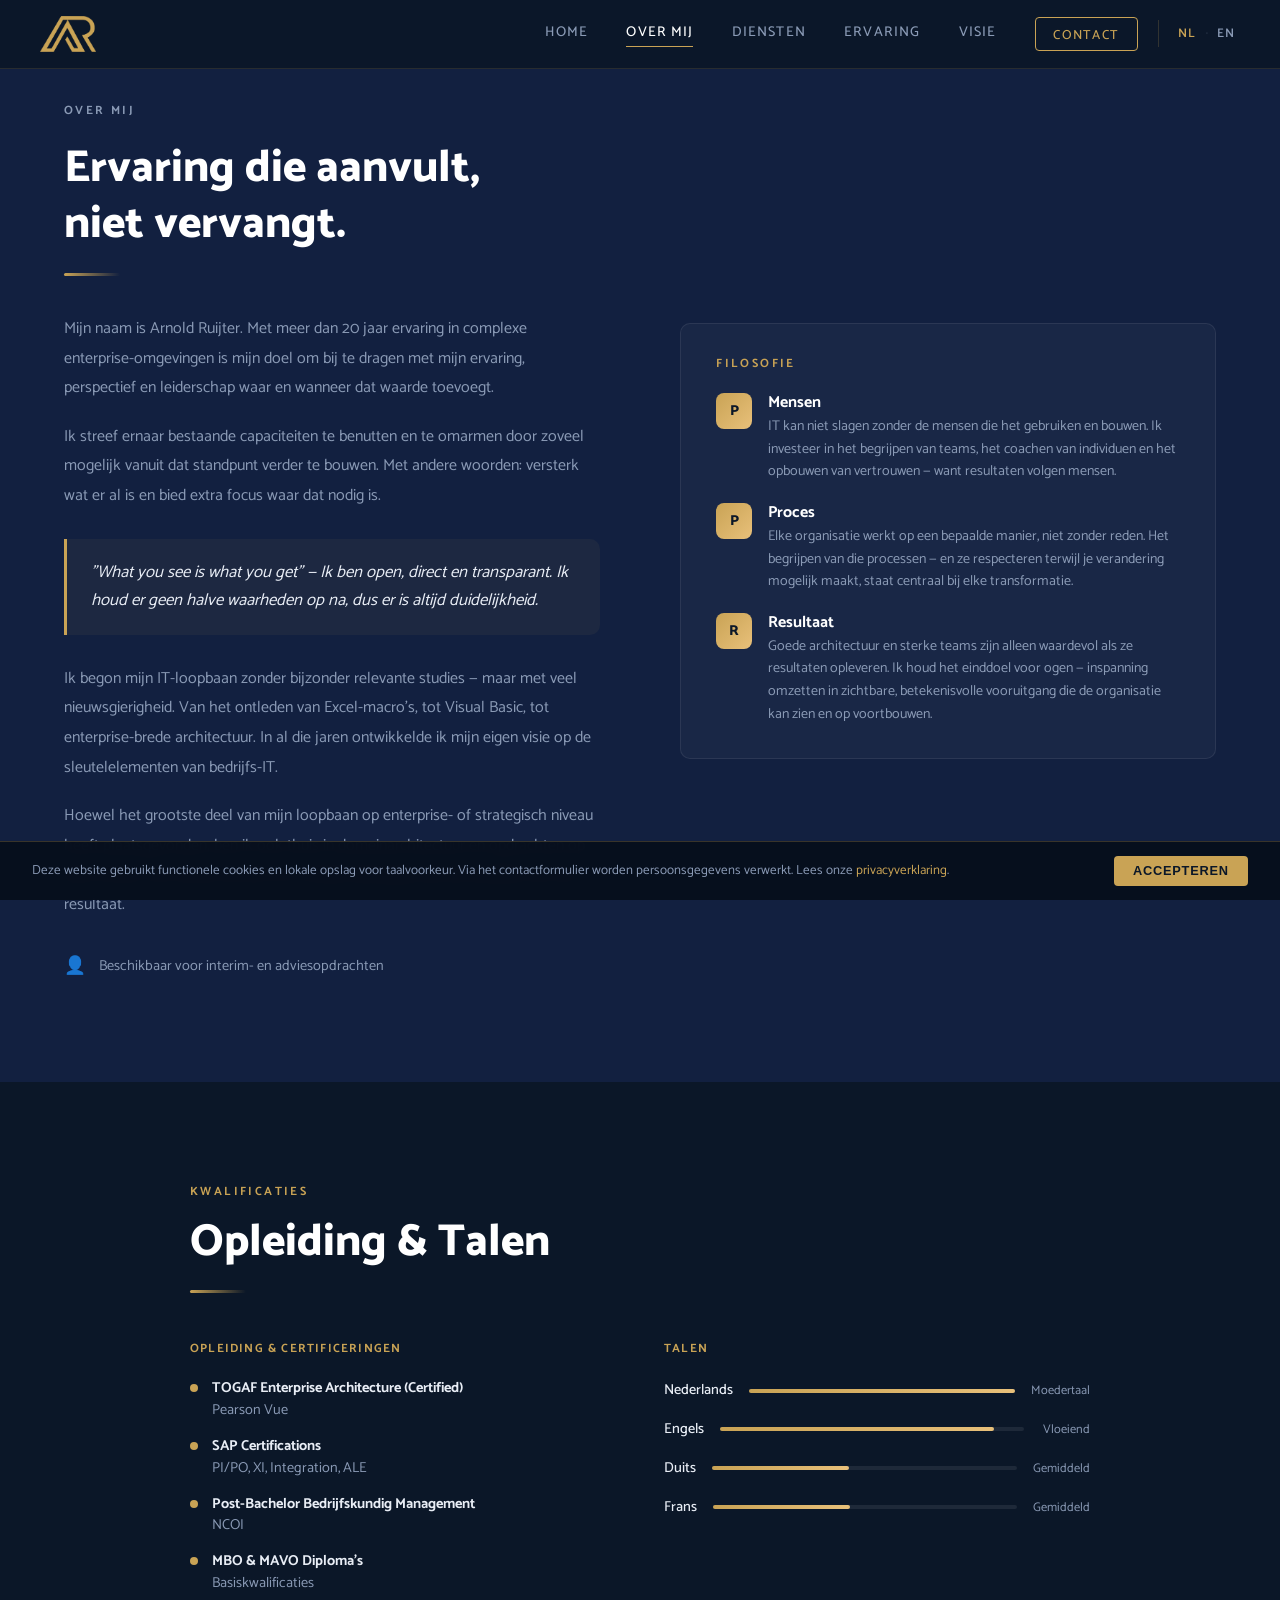
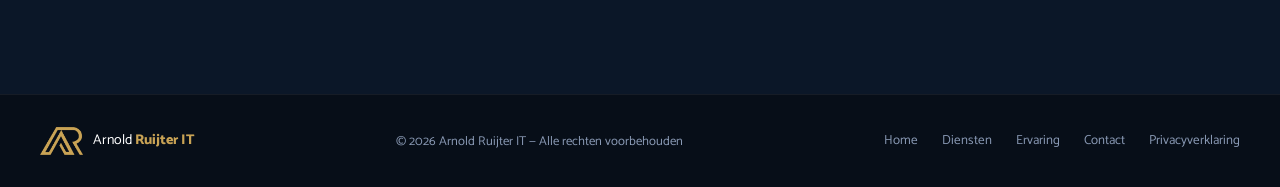
==== about.html @ 5e1c3ab5 "Add remaining multi-page HTML files (about, contact, experience, services) Co-Authored-By: Claude So" ====
<!DOCTYPE html>
<html lang="nl">
<head>
  <meta charset="UTF-8" />
  <meta name="viewport" content="width=device-width, initial-scale=1.0" />
  <title>About — Arnold Ruijter IT</title>
  <link rel="icon" type="image/x-icon" href="favicon.ico" />
  <link rel="icon" type="image/png" sizes="512x512" href="favicon.png" />
  <link rel="apple-touch-icon" href="favicon.png" />

  <link rel="preconnect" href="https://fonts.googleapis.com" />
  <link rel="preconnect" href="https://fonts.gstatic.com" crossorigin />
  <link href="https://fonts.googleapis.com/css2?family=Catamaran:wght@400;500;600;700;800;900&display=swap" rel="stylesheet" />

  <meta name="description" content="About Arnold Ruijter - 20+ years of enterprise IT architecture and leadership experience." />
  <meta name="robots" content="index, follow" />
  <meta name="author" content="Arnold Ruijter" />

  <link rel="stylesheet" href="style.css" />
</head>
<body>

<nav id="navbar">
  <div class="nav-inner">
    <a href="index.html" class="nav-logo">
      <img src="Logo Huisstijl geel.png" alt="Arnold Ruijter IT logo" />
      <span><span class="arit-name">Arnold</span> <strong class="arit-gold">Ruijter IT</strong></span>
    </a>
    <div class="nav-center">
      <div class="nav-links-desktop">
        <a href="index.html">Home</a>
        <a href="about.html" data-i18n="nav.about">About</a>
        <a href="services.html" data-i18n="nav.services">Services</a>
        <a href="experience.html" data-i18n="nav.experience">Experience</a>
        <a href="vision.html" data-i18n="nav.vision">Vision</a>
        <a href="contact.html" class="nav-cta" data-i18n="nav.contact">Contact</a>
      </div>
      <div class="lang-toggle">
        <button class="lang-btn active" id="btn-nl" onclick="setLang('nl')">NL</button>
        <span class="lang-sep">·</span>
        <button class="lang-btn" id="btn-en" onclick="setLang('en')">EN</button>
      </div>
    </div>
    <div class="hamburger" id="hamburger" onclick="toggleMenu()">
      <span></span><span></span><span></span>
    </div>
  </div>
</nav>

<div class="nav-links" id="navLinks">
  <a href="index.html">Home</a>
  <a href="about.html" data-i18n="nav.about">About</a>
  <a href="services.html" data-i18n="nav.services">Services</a>
  <a href="experience.html" data-i18n="nav.experience">Experience</a>
  <a href="vision.html" data-i18n="nav.vision">Vision</a>
  <a href="contact.html" class="nav-cta" data-i18n="nav.contact">Contact</a>
</div>

<section id="about" style="background: var(--navy2);">
  <div class="about-grid">
    <div class="about-text fade-in">
      <p class="section-label" data-i18n="about.label">About Me</p>
      <h2 class="section-title" data-i18n="about.title">Experience that<br>complements, not replaces.</h2>
      <div class="divider"></div>
      <p data-i18n="about.p1">My name is Arnold Ruijter. With over 20 years in complex enterprise environments, my goal is to add experience, perspective, and leadership where and when it adds value.</p>
      <p data-i18n="about.p2">I aim to leverage &amp; embrace existing capability, rather than replacing it. In other words, strengthen what is already there and provide extra focus where it is needed.</p>
      <div class="about-quote" data-i18n="about.quote">
        "What you see is what you get" — I am open, direct, and transparent. I do not maintain half-truths, and everyone knows where to stand.
      </div>
      <p data-i18n="about.p3">I started in IT without highly relevant studies — just a lot of curiosity. From dissecting Excel macros, to Visual Basic, to enterprise-wide architecture. In all those years, I developed my own vision on what I found are the key elements of business IT.</p>
      <p data-i18n="about.p4">While much of my career has been at enterprise or strategic level, I am equally at home with domain architecture, cross-sector assignments, or engagements at any scale. The level of the role matters less than the quality of the outcome.</p>
      <div class="profile-meta">
        <div class="meta-row">
          <div class="meta-icon">👤</div>
          <div class="meta-text" data-i18n="about.meta.avail">Available for interim / advisory roles</div>
        </div>
      </div>
    </div>
    <div class="ppp-card fade-in">
      <h3 class="ppp-title" data-i18n="about.ppp.title">Core Philosophy</h3>
      <div class="ppp-items">
        <div class="ppp-item">
          <div class="ppp-num">P</div>
          <div>
            <h4 data-i18n="about.ppp.p1.title">People</h4>
            <p data-i18n="about.ppp.p1.desc">IT cannot succeed without the people who use and build it. I invest in understanding teams, coaching individuals, and building trust — because results follow people.</p>
          </div>
        </div>
        <div class="ppp-item">
          <div class="ppp-num">P</div>
          <div>
            <h4 data-i18n="about.ppp.p2.title">Process</h4>
            <p data-i18n="about.ppp.p2.desc">Every organization does things a certain way, for a reason. Understanding those processes — and respecting them while enabling change — is at the heart of any transformation.</p>
          </div>
        </div>
        <div class="ppp-item">
          <div class="ppp-num">R</div>
          <div>
            <h4 data-i18n="about.ppp.r.title">Result</h4>
            <p data-i18n="about.ppp.r.desc">Good architecture and strong teams only matter if they deliver. I keep the end goal in sight — translating effort into visible, meaningful progress that the organisation can see and build on.</p>
          </div>
        </div>
      </div>
    </div>
  </div>
</section>

<section id="credentials" style="background: var(--navy);">
  <div style="max-width:900px;margin:0 auto 3rem">
    <p class="section-label fade-in" data-i18n="cred.label">Qualifications</p>
    <h2 class="section-title fade-in" data-i18n="cred.title">Education &amp; Languages</h2>
    <div class="divider fade-in"></div>
  </div>
  <div class="cred-grid fade-in">
    <div class="cred-block">
      <h3 data-i18n="cred.edu.title">Education &amp; Certifications</h3>
      <ul class="cred-list">
        <li>
          <div class="cred-dot"></div>
          <span><strong>TOGAF Enterprise Architecture (Certified)</strong>Pearson Vue</span>
        </li>
        <li>
          <div class="cred-dot"></div>
          <span><strong>SAP Certifications</strong>PI/PO, XI, Integration, ALE</span>
        </li>
        <li>
          <div class="cred-dot"></div>
          <span data-i18n="cred.edu.3"><strong>Post-Bachelor Business Management</strong>NCOI</span>
        </li>
        <li>
          <div class="cred-dot"></div>
          <span data-i18n="cred.edu.4"><strong>MBO &amp; MAVO Diplomas</strong>Foundation qualifications</span>
        </li>
      </ul>
    </div>
    <div class="cred-block">
      <h3 data-i18n="cred.lang.title">Languages</h3>
      <div class="lang-items">
        <div class="lang-item">
          <span class="lang-name" data-i18n="cred.lang.nl">Dutch</span>
          <div class="lang-bar-wrap"><div class="lang-bar" style="width:100%"></div></div>
          <span class="lang-level" data-i18n="cred.lang.nl.level">Native</span>
        </div>
        <div class="lang-item">
          <span class="lang-name" data-i18n="cred.lang.en">English</span>
          <div class="lang-bar-wrap"><div class="lang-bar" style="width:90%"></div></div>
          <span class="lang-level" data-i18n="cred.lang.en.level">Fluent</span>
        </div>
        <div class="lang-item">
          <span class="lang-name" data-i18n="cred.lang.de">German</span>
          <div class="lang-bar-wrap"><div class="lang-bar" style="width:45%"></div></div>
          <span class="lang-level" data-i18n="cred.lang.de.level">Average</span>
        </div>
        <div class="lang-item">
          <span class="lang-name" data-i18n="cred.lang.fr">French</span>
          <div class="lang-bar-wrap"><div class="lang-bar" style="width:45%"></div></div>
          <span class="lang-level" data-i18n="cred.lang.fr.level">Average</span>
        </div>
      </div>
    </div>
  </div>
</section>

<footer>
  <div class="footer-inner">
    <div class="footer-brand">
      <img src="Logo Huisstijl geel.png" alt="Arnold Ruijter IT logo" />
      <span><span class="arit-name">Arnold</span> <strong class="arit-gold">Ruijter IT</strong></span>
    </div>
    <div class="footer-copy" data-i18n="footer.copy">© 2026 Arnold Ruijter IT — All rights reserved</div>
    <div class="footer-links">
      <a href="index.html">Home</a>
      <a href="services.html" data-i18n="footer.services">Services</a>
      <a href="experience.html" data-i18n="footer.experience">Experience</a>
      <a href="contact.html" data-i18n="footer.contact">Contact</a>
      <a href="privacy.html" data-i18n="footer.privacy">Privacy</a>
    </div>
  </div>
</footer>

<div id="cookieBar" style="display:none;">
  <span id="cookieText">
    Deze website gebruikt functionele cookies en lokale opslag voor taalvoorkeur. Via het contactformulier worden persoonsgegevens verwerkt.
    Lees onze <a href="privacy.html">privacyverklaring</a>.
  </span>
  <button id="cookieAccept" onclick="acceptCookies()">Accepteren</button>
</div>

<script src="shared.js"></script>
<script>
document.addEventListener('DOMContentLoaded', () => {
  setLang(currentLang);
  initCookieBar();
  document.querySelectorAll('.nav-links-desktop a, .nav-links a').forEach(a => {
    if (a.getAttribute('href') === 'about.html') a.classList.add('active');
  });
});
</script>

</body>
</html>
---- style.css ----
/* Reset & base */
    *, *::before, *::after { box-sizing: border-box; margin: 0; padding: 0; }
    :root {
      --navy:   #0b1728;
      --navy2:  #122040;
      --navy3:  #1a2e54;
      --gold:   #c9a355;
      --gold2:  #e8c07a;
      --blue:   #4a9fd4;
      --light:  #e8edf5;
      --muted:  #8a9ab5;
      --white:  #ffffff;
      --radius: 10px;
      --transition: .35s cubic-bezier(.4,0,.2,1);
    }
    html { scroll-behavior: smooth; }
    body {
      font-family: 'Catamaran', system-ui, -apple-system, sans-serif;
      background: var(--navy);
      color: var(--light);
      line-height: 1.7;
      font-size: 16px;
    }
    h1, h2, h3, h4 { line-height: 1.25; }
    a { color: inherit; text-decoration: none; }

    /* Scrollbar */
    ::-webkit-scrollbar { width: 6px; }
    ::-webkit-scrollbar-track { background: var(--navy); }
    ::-webkit-scrollbar-thumb { background: var(--gold); border-radius: 3px; }

    /* Nav */
    nav {
      position: fixed; top: 0; left: 0; right: 0; z-index: 100;
      background: rgba(11,23,40,.92);
      backdrop-filter: blur(12px);
      border-bottom: 1px solid rgba(201,163,85,.15);
      transition: box-shadow var(--transition);
    }
    .nav-inner {
      max-width: 1400px; margin: 0 auto;
      display: flex; align-items: center; justify-content: space-between;
      padding: 0 40px; height: 68px;
    }
    nav.scrolled { box-shadow: 0 4px 30px rgba(0,0,0,.4); }
    .nav-logo {
      display: flex; align-items: center; gap: 0;
      font-size: 1.1rem; font-weight: 700; letter-spacing: .06em;
      color: var(--white);
    }
    .nav-logo img { height: 36px; width: auto; }
    .nav-logo span {
      max-width: 0; overflow: hidden; white-space: nowrap;
      opacity: 0; margin-left: 0;
      font-family: 'Catamaran', system-ui, sans-serif;
      transition: max-width .4s cubic-bezier(.4,0,.2,1),
                  opacity    .35s ease,
                  margin-left .4s cubic-bezier(.4,0,.2,1);
    }
    .nav-logo:hover span {
      max-width: 220px; opacity: 1; margin-left: 12px;
    }
    .nav-center {
      display: flex; align-items: center; gap: 1rem;
    }
    .nav-links-desktop { display: flex; gap: 2.4rem; align-items: center; }
    .nav-links-desktop a, .nav-links a {
      font-size: .88rem; font-weight: 500; letter-spacing: .08em;
      text-transform: uppercase; color: var(--muted);
      transition: color var(--transition);
      position: relative; padding-bottom: 3px;
    }
    .nav-links-desktop a::after, .nav-links a::after {
      content: ''; position: absolute; bottom: 0; left: 0; right: 100%;
      height: 1px; background: var(--gold);
      transition: right var(--transition);
    }
    .nav-links-desktop a:hover, .nav-links-desktop a.active,
    .nav-links a:hover, .nav-links a.active { color: var(--white); }
    .nav-links-desktop a:hover::after, .nav-links-desktop a.active::after,
    .nav-links a:hover::after, .nav-links a.active::after { right: 0; }
    /* Mobile overlay — hidden by default, shown via JS */
    .nav-links { display: none; position: fixed; top: 68px; left: 0; right: 0; bottom: 0;
      background: rgba(11,23,40,1); flex-direction: column; align-items: center;
      justify-content: center; gap: 2rem; z-index: 1000; }
    .nav-links.open { display: flex; }
    .nav-cta {
      padding: .4rem 1.1rem; border: 1px solid var(--gold);
      border-radius: 4px; color: var(--gold) !important;
      font-size: .82rem !important; letter-spacing: .1em !important;
    }
    .nav-cta:hover { background: var(--gold); color: var(--navy) !important; }
    .hamburger { display: none; flex-direction: column; gap: 5px; cursor: pointer; }
    .hamburger span { width: 24px; height: 2px; background: var(--light); border-radius: 2px; transition: var(--transition); }

    /* Language Toggle */
    .lang-toggle {
      display: flex; align-items: center; gap: 4px;
      border-left: 1px solid rgba(201,163,85,.2);
      padding-left: 14px; margin-left: 4px;
    }
    .lang-btn {
      background: none; border: none; cursor: pointer;
      font-size: .78rem; font-weight: 600; letter-spacing: .1em;
      text-transform: uppercase;
      color: var(--muted); padding: 3px 5px; border-radius: 3px;
      transition: color .25s;
      font-family: inherit;
    }
    .lang-btn.active { color: var(--gold); }
    .lang-sep { color: var(--muted); opacity: .35; font-size: .7rem; }

    /* Hero */
    #home {
      min-height: 100vh;
      display: flex; align-items: center;
      position: relative; overflow: hidden;
      padding: 100px 5vw 60px;
    }
    .hero-bg {
      position: absolute; inset: 0;
      background:
        radial-gradient(ellipse 80% 60% at 70% 50%, rgba(74,159,212,.08) 0%, transparent 60%),
        radial-gradient(ellipse 60% 80% at 20% 30%, rgba(201,163,85,.06) 0%, transparent 50%),
        linear-gradient(165deg, #0b1728 0%, #0e2040 50%, #0b1728 100%);
    }
    .hero-grid {
      position: absolute; inset: 0;
      background-image:
        linear-gradient(rgba(74,159,212,.04) 1px, transparent 1px),
        linear-gradient(90deg, rgba(74,159,212,.04) 1px, transparent 1px);
      background-size: 60px 60px;
    }
    .hero-content { position: relative; max-width: 680px; }
    .hero-title {
      font-size: clamp(2.8rem, 6vw, 5rem);
      font-weight: 800; letter-spacing: -.02em;
      color: var(--white); margin-bottom: 1.2rem;
      line-height: 1.1;
    }
    .hero-title span:not(.arit-name) { color: var(--gold); }
    .hero-sub {
      font-size: 1.15rem; color: var(--muted);
      margin-bottom: .6rem;
    }
    .hero-tagline {
      font-size: 1.35rem; color: var(--light);
      font-style: italic; margin-bottom: 2.4rem;
    }
    .hero-tagline strong { color: var(--gold2); font-style: normal; }
    .hero-actions { display: flex; gap: 1rem; flex-wrap: wrap; margin-bottom: 3.5rem; }
    .btn-primary {
      padding: .8rem 2rem; background: var(--gold); color: var(--navy);
      font-weight: 700; font-size: .9rem; letter-spacing: .06em;
      border-radius: var(--radius); border: none; cursor: pointer;
      transition: var(--transition);
    }
    .btn-primary:hover { background: var(--gold2); transform: translateY(-2px); box-shadow: 0 8px 25px rgba(201,163,85,.3); }
    .btn-outline {
      padding: .8rem 2rem; background: transparent; color: var(--light);
      font-weight: 600; font-size: .9rem; letter-spacing: .06em;
      border-radius: var(--radius); border: 1px solid rgba(255,255,255,.2);
      cursor: pointer; transition: var(--transition);
    }
    .btn-outline:hover { border-color: var(--white); background: rgba(255,255,255,.05); transform: translateY(-2px); }
    .hero-stats { display: flex; gap: 2.5rem; flex-wrap: wrap; align-items: flex-end; }
    .stat-value { font-size: 2.2rem; font-weight: 800; color: var(--gold); line-height: 1; }
    .stat-label { font-size: .8rem; color: var(--muted); text-transform: uppercase; letter-spacing: .08em; margin-top: 2px; }
    .hero-container {
      max-width: 1400px; margin: 0 auto; width: 100%;
      position: relative;
    }
    .hero-visual {
      position: absolute; right: 0; top: 50%; transform: translateY(-50%);
      opacity: .18; pointer-events: none;
    }
    .hero-visual svg { width: min(45vw, 420px); height: auto; }

    /* Section base */
    section { padding: 100px 5vw; }
    .section-label {
      font-size: .75rem; font-weight: 700; letter-spacing: .2em;
      text-transform: uppercase; color: var(--gold);
      margin-bottom: .8rem;
    }
    .section-title {
      font-size: clamp(1.9rem, 3.5vw, 2.8rem);
      font-weight: 800; color: var(--white);
      margin-bottom: 1.2rem;
    }
    .section-desc {
      font-size: 1.05rem; color: var(--muted);
      max-width: 600px; line-height: 1.8;
    }
    .divider {
      width: 56px; height: 3px;
      background: linear-gradient(90deg, var(--gold), transparent);
      border-radius: 2px; margin-bottom: 2.4rem;
    }

    /* About */
    #about { background: var(--navy2); }
    .about-grid {
      display: grid; grid-template-columns: 1fr 1fr;
      gap: 5rem; align-items: center; max-width: 1200px; margin: 0 auto;
    }
    .about-text p { color: var(--muted); margin-bottom: 1.2rem; line-height: 1.85; }
    .about-text p:last-of-type { margin-bottom: 0; }
    .about-quote {
      border-left: 3px solid var(--gold); padding: 1.2rem 1.5rem;
      background: rgba(201,163,85,.06); border-radius: 0 var(--radius) var(--radius) 0;
      font-size: 1.05rem; color: var(--light); font-style: italic;
      margin: 1.8rem 0;
    }
    .ppp-card {
      background: rgba(255,255,255,.03); border: 1px solid rgba(255,255,255,.08);
      border-radius: var(--radius); padding: 2rem 2.2rem;
    }
    .ppp-title {
      font-size: .75rem; font-weight: 700; letter-spacing: .2em;
      text-transform: uppercase; color: var(--gold); margin-bottom: 1.4rem;
    }
    .ppp-items { display: flex; flex-direction: column; gap: 1.2rem; }
    .ppp-item { display: flex; gap: 1rem; align-items: flex-start; }
    .ppp-num {
      width: 36px; height: 36px; min-width: 36px;
      background: linear-gradient(135deg, var(--gold), var(--gold2));
      border-radius: 8px; display: flex; align-items: center; justify-content: center;
      font-weight: 800; font-size: .9rem; color: var(--navy);
    }
    .ppp-item h4 { font-size: 1rem; color: var(--white); margin-bottom: .2rem; }
    .ppp-item p { font-size: .88rem; color: var(--muted); line-height: 1.6; margin: 0; }
    .profile-meta { display: flex; flex-direction: column; gap: .8rem; margin-top: 2rem; }
    .meta-row { display: flex; gap: .8rem; align-items: center; }
    .meta-icon { color: var(--gold); font-size: 1.1rem; min-width: 20px; text-align: center; }
    .meta-text { font-size: .9rem; color: var(--muted); }
    .meta-text strong { color: var(--light); }

    /* Services */
    #services { background: var(--navy); }
    .services-intro { max-width: 1200px; margin: 0 auto 3.5rem; }
    .services-grid {
      display: grid;
      grid-template-columns: repeat(6, 1fr);
      gap: 1.5rem; max-width: 1200px; margin: 0 auto;
    }
    .service-card { grid-column: span 2; }
    .service-card:nth-child(4) { grid-column: 2 / span 2; }
    .service-card:nth-child(5) { grid-column: 4 / span 2; }
    .service-card {
      background: rgba(255,255,255,.025);
      border: 1px solid rgba(255,255,255,.08);
      border-radius: 14px; padding: 2.2rem 2rem;
      transition: var(--transition);
      position: relative; overflow: hidden;
    }
    .service-card::before {
      content: ''; position: absolute; top: 0; left: 0; right: 0;
      height: 3px; background: linear-gradient(90deg, var(--gold), var(--blue));
      transform: scaleX(0); transform-origin: left;
      transition: transform var(--transition);
    }
    .service-card:hover { background: rgba(255,255,255,.05); border-color: rgba(201,163,85,.25); transform: translateY(-4px); box-shadow: 0 20px 40px rgba(0,0,0,.3); }
    .service-card:hover::before { transform: scaleX(1); }
    .service-icon {
      width: 52px; height: 52px;
      background: rgba(201,163,85,.1); border: 1px solid rgba(201,163,85,.2);
      border-radius: 12px; display: flex; align-items: center; justify-content: center;
      margin-bottom: 1.4rem; font-size: 1.5rem;
    }
    .service-card h3 { font-size: 1.15rem; color: var(--white); margin-bottom: .8rem; }
    .service-card > p { font-size: .9rem; color: var(--muted); line-height: 1.75; margin-bottom: 1.4rem; }
    .service-points { list-style: none; display: flex; flex-direction: column; gap: .5rem; }
    .service-points li {
      font-size: .85rem; color: var(--muted);
      padding-left: 1.1rem; position: relative;
    }
    .service-points li::before {
      content: '›'; position: absolute; left: 0;
      color: var(--gold); font-size: 1rem; line-height: 1.6;
    }

    /* Experience */
    #experience { background: var(--navy2); }
    .experience-intro { max-width: 1200px; margin: 0 auto 3.5rem; }
    .timeline { max-width: 900px; margin: 0 auto; position: relative; }
    .timeline::before {
      content: ''; position: absolute; left: 20px; top: 0; bottom: 0;
      width: 2px; background: linear-gradient(to bottom, var(--gold), rgba(201,163,85,.1));
    }
    .tl-item {
      display: flex; gap: 2rem; padding-left: 60px; position: relative;
      margin-bottom: 3rem;
    }
    .tl-dot {
      position: absolute; left: 12px; top: 4px;
      width: 18px; height: 18px; background: var(--gold);
      border-radius: 50%; border: 3px solid var(--navy2);
      box-shadow: 0 0 0 4px rgba(201,163,85,.2);
    }
    .tl-dot.current {
      background: var(--blue);
      box-shadow: 0 0 0 4px rgba(74,159,212,.25);
      animation: pulse-current 2.2s ease-in-out infinite;
    }
    @keyframes pulse-current {
      0%, 100% { box-shadow: 0 0 0 4px rgba(74,159,212,.25); }
      50%       { box-shadow: 0 0 0 9px rgba(74,159,212,.08); }
    }
    .tl-card.current { border-color: rgba(74,159,212,.2); }
    .tl-badge {
      display: inline-block; font-size: .7rem; font-weight: 600;
      letter-spacing: .1em; text-transform: uppercase;
      padding: .15rem .65rem; border-radius: 20px; margin-left: .6rem;
      background: rgba(74,159,212,.12); color: var(--blue);
      border: 1px solid rgba(74,159,212,.25); vertical-align: middle;
    }
    .tl-via {
      font-size: .78rem; color: var(--muted); margin-top: .2rem;
      font-style: italic;
    }
    .tl-card {
      background: rgba(255,255,255,.025);
      border: 1px solid rgba(255,255,255,.08);
      border-radius: var(--radius); padding: 1.6rem 2rem;
      flex: 1; transition: var(--transition);
    }
    .tl-card:hover { border-color: rgba(201,163,85,.2); background: rgba(255,255,255,.04); }
    .tl-header { display: flex; justify-content: space-between; align-items: flex-start; flex-wrap: wrap; gap: .5rem; margin-bottom: .6rem; }
    .tl-role { font-size: 1.05rem; font-weight: 700; color: var(--white); }
    .tl-period {
      font-size: .78rem; font-weight: 600; letter-spacing: .08em;
      text-transform: uppercase; color: var(--gold);
      background: rgba(201,163,85,.1); padding: .2rem .7rem;
      border-radius: 20px;
    }
    .tl-company { font-size: .9rem; color: var(--blue); margin-bottom: .9rem; font-weight: 500; }
    .tl-points { list-style: none; display: flex; flex-direction: column; gap: .4rem; }
    .tl-points li { font-size: .87rem; color: var(--muted); padding-left: 1.1rem; position: relative; }
    .tl-points li::before { content: '›'; position: absolute; left: 0; color: var(--gold); }

    /* Timeline section breaks */
    .tl-section-break {
      padding-left: 60px; position: relative;
      margin-bottom: 1.8rem; margin-top: 3rem;
    }
    .tl-section-break:first-child { margin-top: 0; }
    .tl-section-label {
      font-size: .68rem; font-weight: 700; letter-spacing: .2em;
      text-transform: uppercase; color: var(--gold); margin-bottom: .25rem; opacity: .8;
    }
    .tl-section-title {
      font-size: 1.25rem; font-weight: 800; color: var(--white); letter-spacing: .01em;
      display: flex; align-items: center; gap: .55rem; font-family: 'Catamaran', system-ui, sans-serif;
    }
    .tl-section-logo {
      height: 1.55em; width: auto; display: inline-block; flex-shrink: 0;
    }
    .arit-gold { color: var(--gold); font-weight: 800; }
    .arit-name { font-weight: 400; }

    /* Sub-entry within a card (current assignment under ARIT) */
    .tl-sub-entry {
      margin-top: 1.6rem; padding-top: 1.5rem;
      border-top: 1px solid rgba(255,255,255,.08);
    }
    .tl-sub-label {
      font-size: .68rem; font-weight: 700; letter-spacing: .15em;
      text-transform: uppercase; color: var(--blue); margin-bottom: .9rem; opacity: .9;
    }

    /* Multi-role company block (PVH) */
    .tl-multi-company { margin-bottom: .4rem; }
    .tl-multi-period { font-size: .78rem; color: var(--muted); font-weight: 500; margin-bottom: 1.4rem; }
    .pvh-role + .pvh-role {
      margin-top: 1.5rem; padding-top: 1.5rem;
      border-top: 1px solid rgba(255,255,255,.06);
    }

    /* Tech */
    #tech { background: var(--navy); }
    .tech-intro { max-width: 1200px; margin: 0 auto 3rem; }
    .tech-grid {
      display: grid; grid-template-columns: repeat(auto-fit, minmax(240px, 1fr));
      gap: 1.2rem; max-width: 1200px; margin: 0 auto;
    }
    .tech-group {
      background: rgba(255,255,255,.025);
      border: 1px solid rgba(255,255,255,.07);
      border-radius: var(--radius); padding: 1.4rem 1.6rem;
    }
    .tech-group-title {
      font-size: .72rem; font-weight: 700; letter-spacing: .15em;
      text-transform: uppercase; color: var(--gold);
      margin-bottom: .9rem; padding-bottom: .6rem;
      border-bottom: 1px solid rgba(201,163,85,.15);
    }
    .tech-tags { display: flex; flex-wrap: wrap; gap: .4rem; }
    .tag {
      font-size: .75rem; padding: .25rem .7rem;
      background: rgba(74,159,212,.08); border: 1px solid rgba(74,159,212,.15);
      color: var(--blue); border-radius: 20px;
    }

    /* Vision */
    #vision { background: var(--navy2); }
    .vision-grid {
      display: grid; grid-template-columns: 1fr 1fr;
      gap: 5rem; align-items: start; max-width: 1200px; margin: 0 auto;
    }
    .vision-text p { color: var(--muted); margin-bottom: 1.2rem; line-height: 1.85; }
    .vision-text p strong { color: var(--light); }
    .vision-text p em { color: var(--gold2); font-style: italic; }
    .vision-highlight {
      background: linear-gradient(135deg, rgba(201,163,85,.08), rgba(74,159,212,.05));
      border: 1px solid rgba(201,163,85,.2);
      border-radius: var(--radius); padding: 1.8rem;
      margin: 1.8rem 0;
    }
    .vision-highlight p { color: var(--light); font-style: italic; font-size: 1.02rem; margin: 0; }
    .vision-pillars { display: flex; flex-direction: column; gap: 1.4rem; }
    .pillar {
      background: rgba(255,255,255,.025); border: 1px solid rgba(255,255,255,.08);
      border-radius: var(--radius); padding: 1.5rem 1.8rem;
      display: flex; gap: 1.2rem; align-items: flex-start;
      transition: var(--transition);
    }
    .pillar:hover { border-color: rgba(201,163,85,.25); background: rgba(255,255,255,.04); }
    .pillar-icon {
      width: 44px; height: 44px; min-width: 44px;
      background: linear-gradient(135deg, rgba(201,163,85,.15), rgba(201,163,85,.05));
      border: 1px solid rgba(201,163,85,.25);
      border-radius: 10px; display: flex; align-items: center; justify-content: center;
      font-size: 1.3rem;
    }
    .pillar h3 { font-size: 1rem; color: var(--white); margin-bottom: .4rem; }
    .pillar p { font-size: .88rem; color: var(--muted); line-height: 1.6; margin: 0; }

    /* Credentials */
    #credentials { background: var(--navy); }
    .cred-grid {
      display: grid; grid-template-columns: 1fr 1fr;
      gap: 3rem; max-width: 900px; margin: 0 auto;
    }
    .cred-block h3 { font-size: 1rem; color: var(--gold); letter-spacing: .1em; text-transform: uppercase; font-size: .75rem; font-weight: 700; margin-bottom: 1.4rem; }
    .cred-list { list-style: none; display: flex; flex-direction: column; gap: .9rem; }
    .cred-list li { display: flex; gap: .9rem; align-items: flex-start; }
    .cred-dot { width: 8px; height: 8px; min-width: 8px; background: var(--gold); border-radius: 50%; margin-top: 6px; }
    .cred-list li span { font-size: .9rem; color: var(--muted); line-height: 1.5; }
    .cred-list li span strong { color: var(--light); display: block; }
    .lang-items { display: flex; flex-direction: column; gap: .9rem; }
    .lang-item { display: flex; justify-content: space-between; align-items: center; }
    .lang-name { font-size: .9rem; color: var(--light); font-weight: 500; }
    .lang-bar-wrap { flex: 1; margin: 0 1rem; height: 4px; background: rgba(255,255,255,.08); border-radius: 2px; }
    .lang-bar { height: 4px; background: linear-gradient(90deg, var(--gold), var(--gold2)); border-radius: 2px; }
    .lang-level { font-size: .78rem; color: var(--muted); min-width: 50px; text-align: right; }

    /* Contact */
    #contact { background: var(--navy2); }
    .contact-grid {
      display: grid; grid-template-columns: 1fr 1.4fr;
      gap: 5rem; max-width: 1100px; margin: 0 auto;
    }
    .contact-info h3 { font-size: 1.15rem; color: var(--white); margin-bottom: 1.8rem; }
    .contact-item { display: flex; gap: 1rem; align-items: flex-start; margin-bottom: 1.5rem; }
    .contact-icon {
      width: 40px; height: 40px; min-width: 40px;
      background: rgba(201,163,85,.1); border: 1px solid rgba(201,163,85,.2);
      border-radius: 9px; display: flex; align-items: center; justify-content: center;
      font-size: 1.1rem;
    }
    .contact-item h4 { font-size: .78rem; text-transform: uppercase; letter-spacing: .12em; color: var(--muted); margin-bottom: .2rem; }
    .contact-item p { font-size: .93rem; color: var(--light); }
    .contact-item a { color: var(--blue); }
    .contact-item a:hover { color: var(--gold); }
    .form-group { margin-bottom: 1.3rem; }
    .form-row { display: grid; grid-template-columns: 1fr 1fr; gap: 1rem; }
    label { display: block; font-size: .78rem; font-weight: 600; letter-spacing: .1em; text-transform: uppercase; color: var(--muted); margin-bottom: .5rem; }
    input, textarea, select {
      width: 100%; padding: .8rem 1rem;
      background: rgba(255,255,255,.04); border: 1px solid rgba(255,255,255,.1);
      border-radius: 8px; color: var(--light); font-size: .93rem;
      font-family: inherit; transition: border-color var(--transition);
      outline: none;
    }
    input:focus, textarea:focus { border-color: var(--gold); background: rgba(255,255,255,.06); }
    textarea { resize: vertical; min-height: 130px; }
    .form-submit { margin-top: .5rem; }
    .btn-submit {
      width: 100%; padding: .9rem; background: var(--gold); color: var(--navy);
      font-weight: 700; font-size: .95rem; letter-spacing: .06em;
      border-radius: var(--radius); border: none; cursor: pointer;
      transition: var(--transition);
    }
    .btn-submit:hover { background: var(--gold2); box-shadow: 0 8px 25px rgba(201,163,85,.3); }
    .kvk-note { font-size: .78rem; color: var(--muted); margin-top: 1.5rem; line-height: 1.6; }

    /* Cookie bar */
    #cookieBar {
      position: fixed; bottom: 0; left: 0; right: 0; z-index: 2000;
      background: rgba(7,15,28,.97); border-top: 1px solid rgba(201,163,85,.25);
      padding: .9rem 2rem; display: flex; align-items: center;
      justify-content: space-between; gap: 1.5rem; flex-wrap: wrap;
      font-size: .82rem; color: var(--muted);
      backdrop-filter: blur(8px);
    }
    #cookieBar a { color: var(--gold); text-decoration: none; }
    #cookieBar a:hover { text-decoration: underline; }
    #cookieAccept {
      flex-shrink: 0; padding: .45rem 1.2rem;
      background: var(--gold); color: var(--navy);
      border: none; border-radius: 4px; font-weight: 700;
      font-size: .8rem; letter-spacing: .06em; cursor: pointer;
      text-transform: uppercase; transition: background .2s;
    }
    #cookieAccept:hover { background: var(--gold2); }

    /* Footer */
    footer {
      background: rgba(0,0,0,.4); border-top: 1px solid rgba(255,255,255,.06);
      padding: 2rem 0;
    }
    .footer-inner {
      max-width: 1400px; margin: 0 auto; padding: 0 40px;
      display: flex; justify-content: space-between; align-items: center;
      flex-wrap: wrap; gap: 1rem;
    }
    .footer-brand { display: flex; align-items: center; gap: 10px; }
    .footer-brand img { height: 28px; width: auto; }
    .footer-brand > span { font-size: .88rem; color: var(--light); }
    .footer-brand .arit-name { font-weight: 400; color: var(--white); }
    .footer-brand .arit-gold { font-weight: 800; color: var(--gold); }
    .footer-copy { font-size: .8rem; color: var(--muted); }
    .footer-links { display: flex; gap: 1.5rem; }
    .footer-links a { font-size: .82rem; color: var(--muted); }
    .footer-links a:hover { color: var(--gold); }

    /* Explore / Page Navigation Cards */
    #explore {
      background: var(--navy2);
      position: relative; overflow: hidden;
    }
    #explore::before {
      content: ''; position: absolute; inset: 0;
      background: radial-gradient(ellipse 80% 60% at 50% 0%, rgba(201,163,85,.04) 0%, transparent 60%);
      pointer-events: none;
    }
    .explore-intro { max-width: 1200px; margin: 0 auto 3.5rem; position: relative; }
    .explore-grid {
      display: grid;
      grid-template-columns: repeat(5, 1fr);
      gap: 1.4rem;
      max-width: 1200px; margin: 0 auto; position: relative;
    }
    .explore-card {
      background: rgba(255,255,255,.025);
      border: 1px solid rgba(255,255,255,.07);
      border-radius: 14px; padding: 2rem 1.6rem;
      display: flex; flex-direction: column;
      text-decoration: none; color: inherit;
      transition: var(--transition);
      position: relative; overflow: hidden;
    }
    .explore-card::after {
      content: ''; position: absolute; bottom: 0; left: 0; right: 0;
      height: 2px; background: linear-gradient(90deg, var(--gold), transparent);
      transform: scaleX(0); transform-origin: left;
      transition: transform var(--transition);
    }
    .explore-card:hover {
      border-color: rgba(201,163,85,.25);
      background: rgba(255,255,255,.04);
      transform: translateY(-4px);
      box-shadow: 0 16px 40px rgba(0,0,0,.3);
    }
    .explore-card:hover::after { transform: scaleX(1); }
    .explore-icon {
      width: 48px; height: 48px;
      background: linear-gradient(135deg, rgba(201,163,85,.12), rgba(201,163,85,.04));
      border: 1px solid rgba(201,163,85,.2);
      border-radius: 12px; display: flex; align-items: center; justify-content: center;
      font-size: 1.4rem; margin-bottom: 1.2rem;
    }
    .explore-card h3 {
      font-size: 1.05rem; font-weight: 700; color: var(--white);
      margin-bottom: .5rem;
    }
    .explore-card p {
      font-size: .86rem; color: var(--muted); line-height: 1.6;
      flex: 1; margin: 0;
    }
    .explore-arrow {
      margin-top: 1.4rem; font-size: .82rem; font-weight: 600;
      color: var(--gold); letter-spacing: .05em;
      display: flex; align-items: center; gap: .3rem;
      transition: gap var(--transition);
    }
    .explore-card:hover .explore-arrow { gap: .6rem; }

    /* PPR Diagram */
    .ppr-section { background: var(--navy); padding: 80px 5vw; }
    .ppr-section-inner { max-width: 760px; margin: 0 auto; text-align: center; }
    .ppr-svg-wrap { margin: 2.5rem auto 0; width: 100%; overflow: hidden; }

    /* Responsive */
    @media (max-width: 900px) {
      .about-grid, .vision-grid, .contact-grid { grid-template-columns: 1fr; gap: 3rem; }
      .cred-grid { grid-template-columns: 1fr; }
      .services-grid { grid-template-columns: 1fr !important; }
      .service-card,
      .service-card:nth-child(4),
      .service-card:nth-child(5) { grid-column: 1 / -1 !important; }
      .nav-links-desktop { display: none; }
      .nav-links a { font-size: 1.1rem; }
      .hamburger { display: flex; }
      .hero-visual { display: none; }
      .form-row { grid-template-columns: 1fr; }
      .footer-inner { justify-content: center; text-align: center; }
      .footer-links { justify-content: center; }
      #home { padding: 100px 5vw 60px; }
      .hero-stats { gap: 1.5rem; }
      section { padding: 70px 5vw; }
    }

    @media (max-width: 580px) {
      .hero-stats { gap: 1.2rem; }
      .stat-value { font-size: 1.6rem; }
      .tl-item { padding-left: 44px; }
      .hero-title { font-size: clamp(2.2rem, 8vw, 3.5rem); }
      .section-title { font-size: clamp(1.6rem, 6vw, 2.2rem); }
      .nav-inner { padding: 0 20px; }
      .lang-toggle { padding-left: 10px; margin-left: 4px; }
      .services-grid { gap: 1rem; }
      .contact-grid { gap: 2rem; }
    }

    @media (max-width: 1100px) {
      .explore-grid { grid-template-columns: repeat(3, 1fr); }
    }
    @media (max-width: 640px) {
      .explore-grid { grid-template-columns: 1fr 1fr; }
    }
    @media (max-width: 420px) {
      .explore-grid { grid-template-columns: 1fr; }
    }

    /* Animations */
    .fade-in { opacity: 0; transform: translateY(24px); transition: opacity .6s ease, transform .6s ease; }
    .fade-in.visible { opacity: 1; transform: none; }
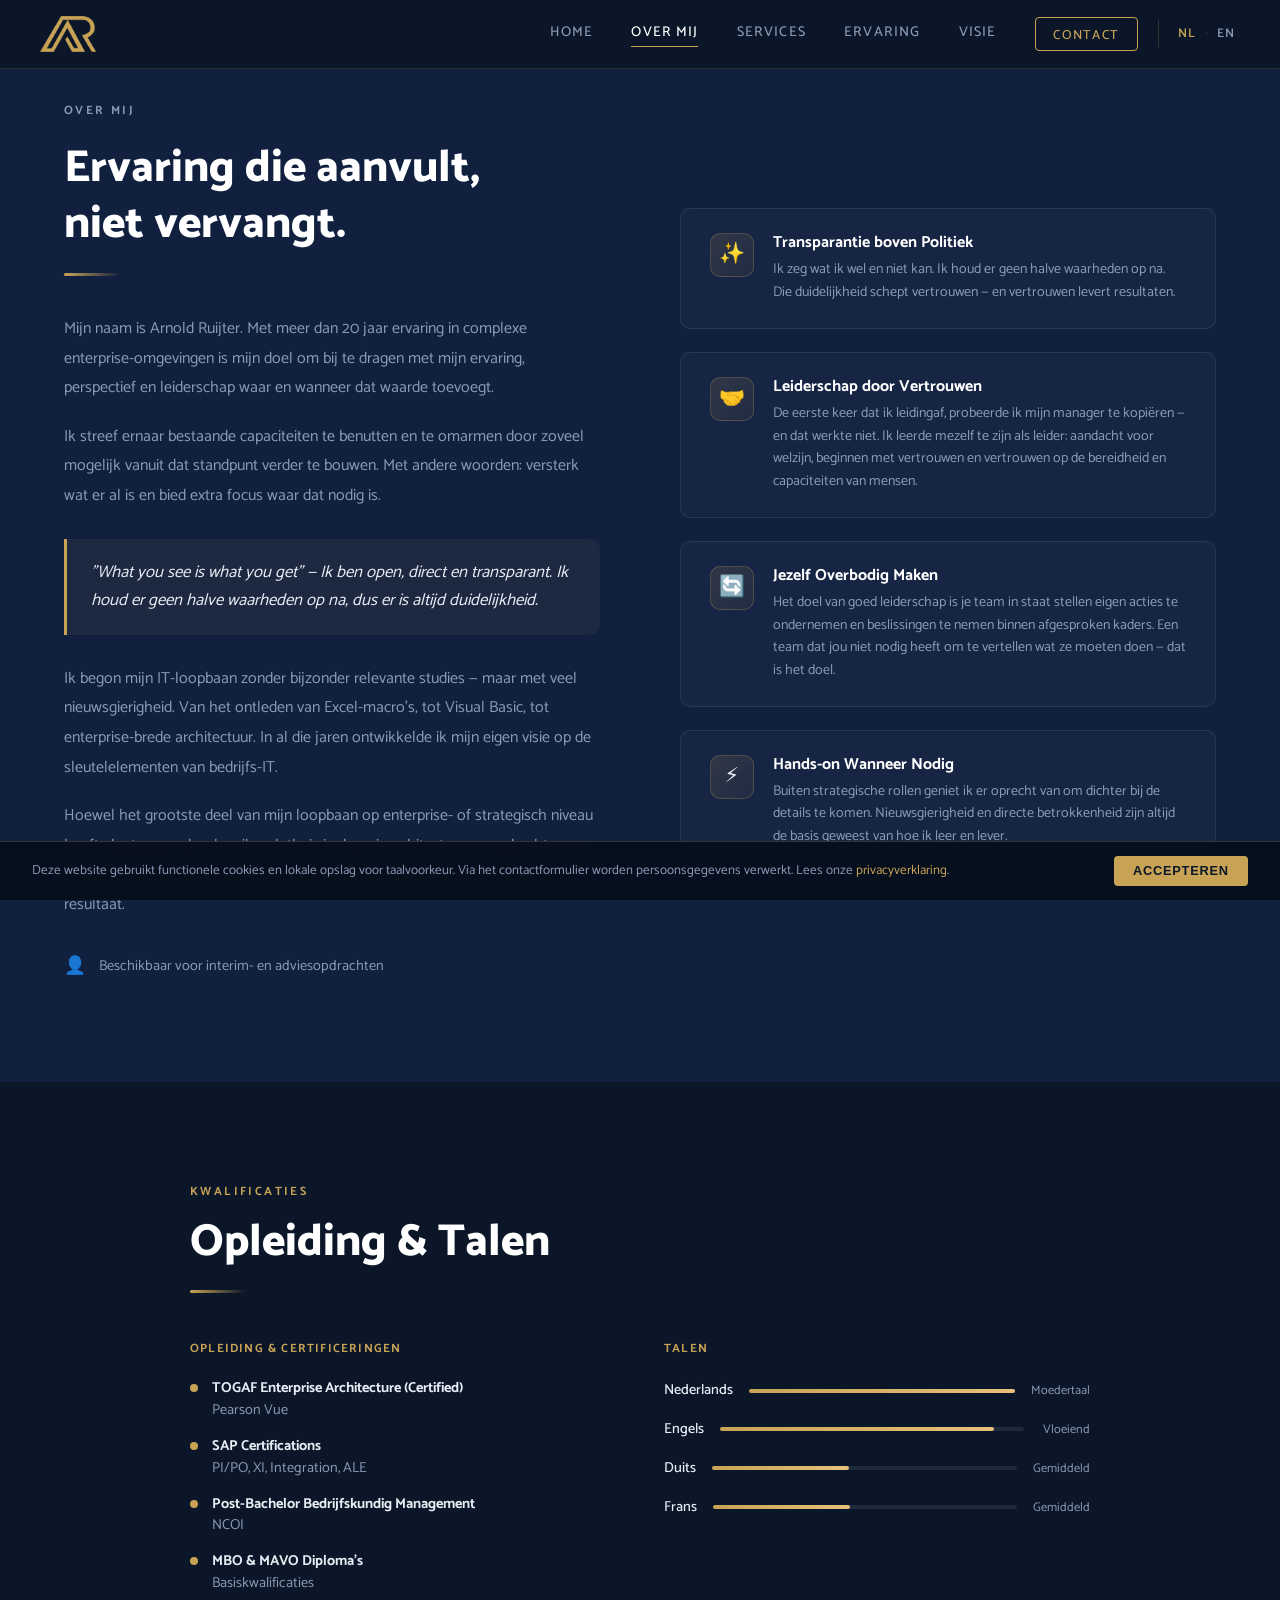
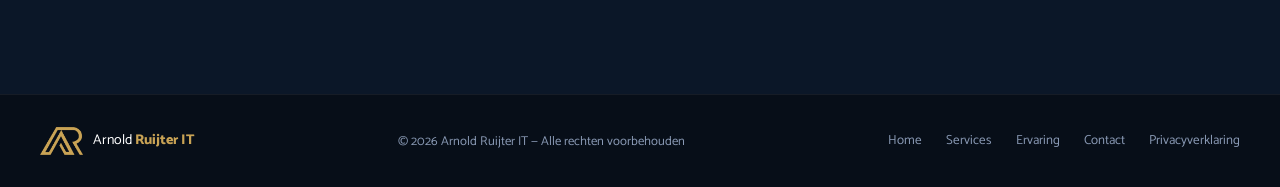
==== commit 48708987: "Fix Services label in NL nav/footer, swap pillar/PPR blocks between About and Vision - 'Diensten' → " ====
--- a/about.html
+++ b/about.html
@@ -76,29 +76,33 @@
         </div>
       </div>
     </div>
-    <div class="ppp-card fade-in">
-      <h3 class="ppp-title" data-i18n="about.ppp.title">Core Philosophy</h3>
-      <div class="ppp-items">
-        <div class="ppp-item">
-          <div class="ppp-num">P</div>
-          <div>
-            <h4 data-i18n="about.ppp.p1.title">People</h4>
-            <p data-i18n="about.ppp.p1.desc">IT cannot succeed without the people who use and build it. I invest in understanding teams, coaching individuals, and building trust — because results follow people.</p>
-          </div>
-        </div>
-        <div class="ppp-item">
-          <div class="ppp-num">P</div>
-          <div>
-            <h4 data-i18n="about.ppp.p2.title">Process</h4>
-            <p data-i18n="about.ppp.p2.desc">Every organization does things a certain way, for a reason. Understanding those processes — and respecting them while enabling change — is at the heart of any transformation.</p>
-          </div>
-        </div>
-        <div class="ppp-item">
-          <div class="ppp-num">R</div>
-          <div>
-            <h4 data-i18n="about.ppp.r.title">Result</h4>
-            <p data-i18n="about.ppp.r.desc">Good architecture and strong teams only matter if they deliver. I keep the end goal in sight — translating effort into visible, meaningful progress that the organisation can see and build on.</p>
-          </div>
+    <div class="vision-pillars fade-in">
+      <div class="pillar">
+        <div class="pillar-icon">✨</div>
+        <div>
+          <h3 data-i18n="vision.v1.title">Transparency Over Politics</h3>
+          <p data-i18n="vision.v1.desc">I say what I can and cannot do. I don't maintain "bent truths." That clarity creates trust — and trust creates results.</p>
+        </div>
+      </div>
+      <div class="pillar">
+        <div class="pillar-icon">🤝</div>
+        <div>
+          <h3 data-i18n="vision.v2.title">Leadership Through Trust</h3>
+          <p data-i18n="vision.v2.desc">The first time I led people, I tried to copy my manager — and it didn't work. I learned to lead as myself: caring for wellbeing, starting with trust, and relying on people's willingness and capabilities.</p>
+        </div>
+      </div>
+      <div class="pillar">
+        <div class="pillar-icon">🔄</div>
+        <div>
+          <h3 data-i18n="vision.v3.title">Making Yourself Redundant</h3>
+          <p data-i18n="vision.v3.desc">The goal of good leadership is to enable your team to set their own actions and make decisions within agreed boundaries. A team that doesn't need you telling them what to do — that's the target.</p>
+        </div>
+      </div>
+      <div class="pillar">
+        <div class="pillar-icon">⚡</div>
+        <div>
+          <h3 data-i18n="vision.v4.title">Hands-on When Needed</h3>
+          <p data-i18n="vision.v4.desc">Beyond strategic roles, I genuinely enjoy getting closer to the detail. Curiosity and hands-on involvement have always been at the root of how I learn and deliver.</p>
         </div>
       </div>
     </div>
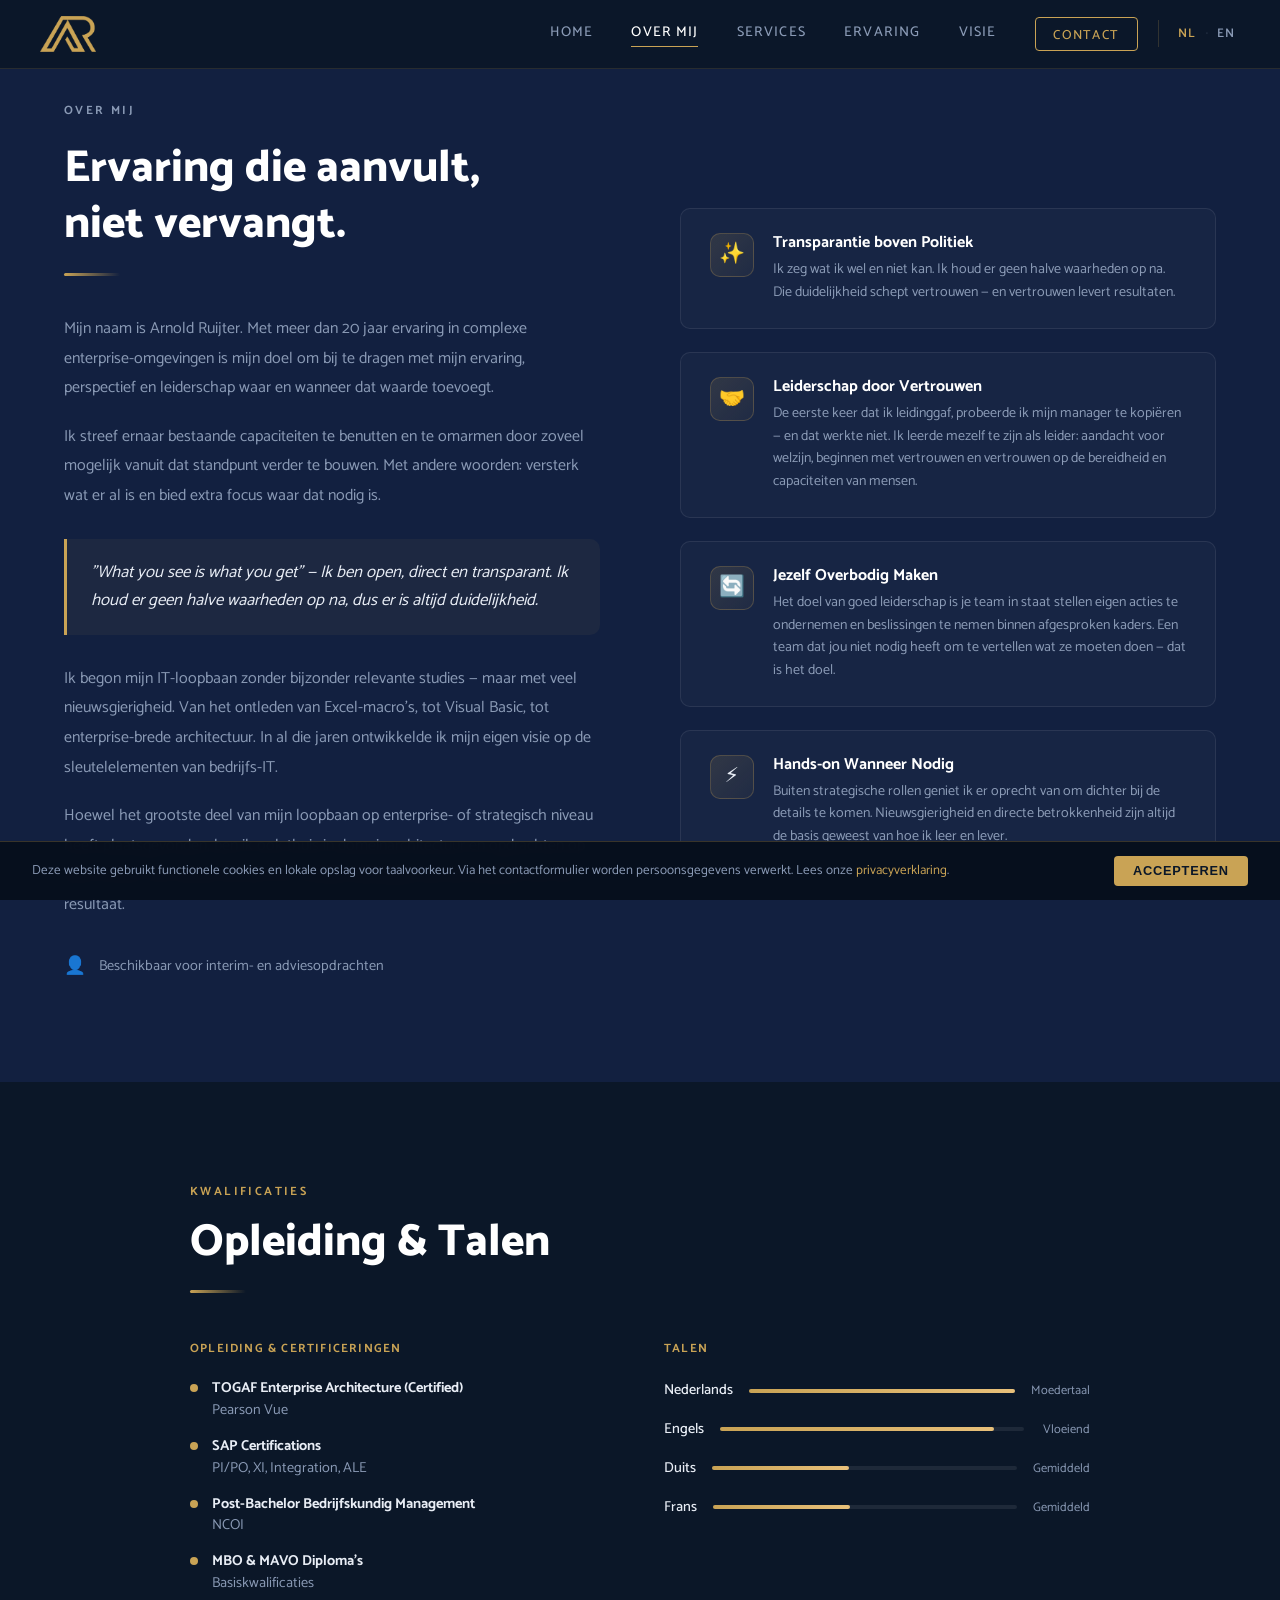
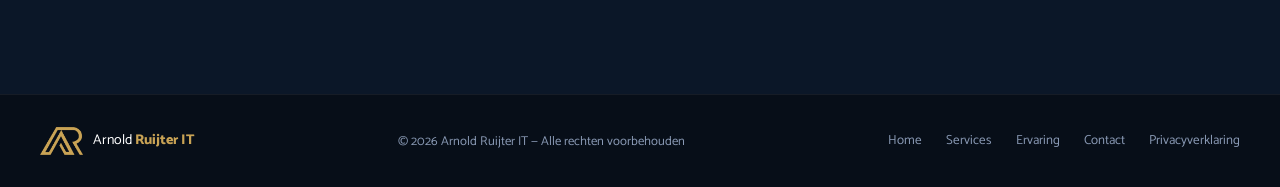
==== commit 07449a89: "Add proper apple-touch-icon (180×180, navy bg + yellow logo) for iOS home screen Co-Authored-By: Cla" ====
--- a/about.html
+++ b/about.html
@@ -6,7 +6,7 @@
   <title>About — Arnold Ruijter IT</title>
   <link rel="icon" type="image/x-icon" href="favicon.ico" />
   <link rel="icon" type="image/png" sizes="512x512" href="favicon.png" />
-  <link rel="apple-touch-icon" href="favicon.png" />
+  <link rel="apple-touch-icon" sizes="180x180" href="apple-touch-icon.png" />
 
   <link rel="preconnect" href="https://fonts.googleapis.com" />
   <link rel="preconnect" href="https://fonts.gstatic.com" crossorigin />
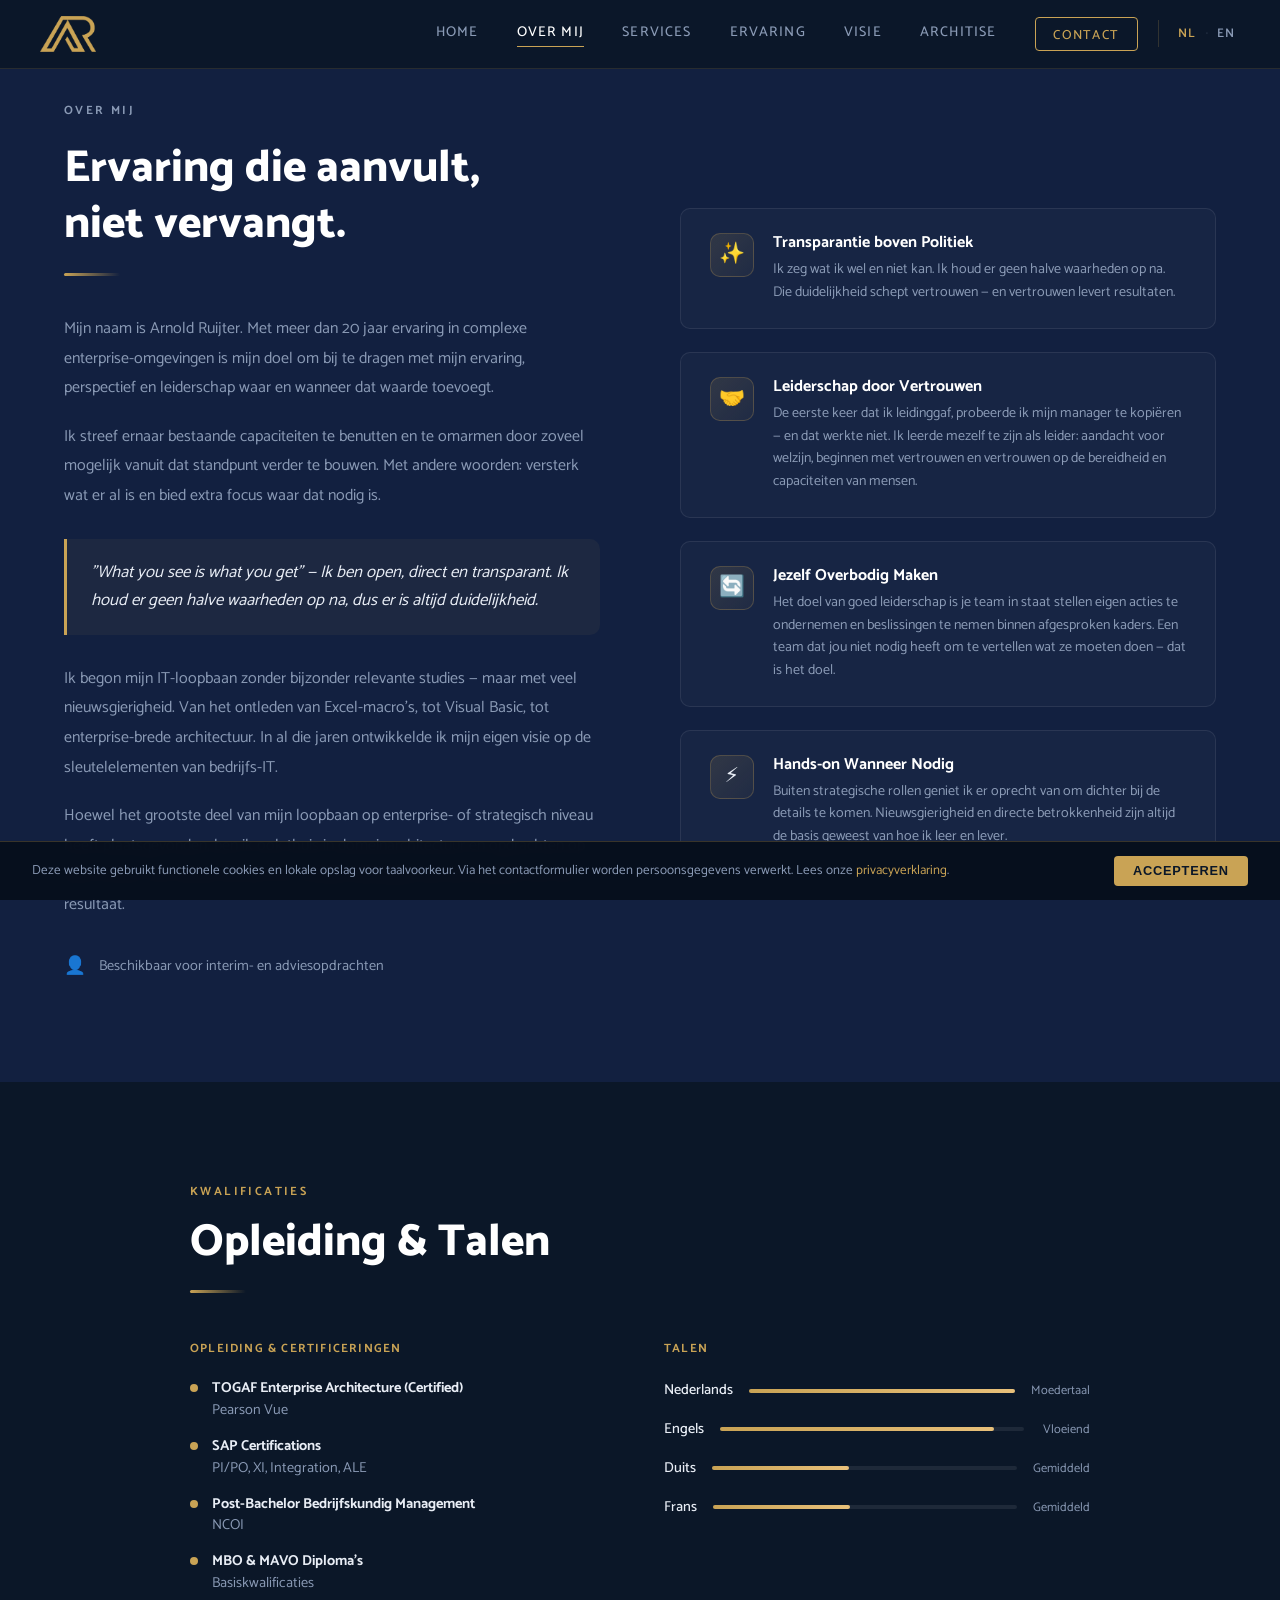
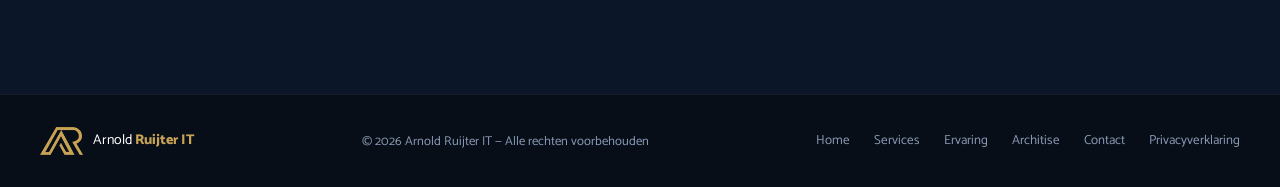
==== commit 75caf2bf: "Add Architise to nav, footer, and explore card across all pages Co-Authored-By: Claude Sonnet 4.6 <n" ====
--- a/about.html
+++ b/about.html
@@ -33,7 +33,9 @@
         <a href="services.html" data-i18n="nav.services">Services</a>
         <a href="experience.html" data-i18n="nav.experience">Experience</a>
         <a href="vision.html" data-i18n="nav.vision">Vision</a>
-        <a href="contact.html" class="nav-cta" data-i18n="nav.contact">Contact</a>
+        <a href="architise.html">Architise</a>
+        
+  <a href="contact.html" class="nav-cta" data-i18n="nav.contact">Contact</a>
       </div>
       <div class="lang-toggle">
         <button class="lang-btn active" id="btn-nl" onclick="setLang('nl')">NL</button>
@@ -53,6 +55,8 @@
   <a href="services.html" data-i18n="nav.services">Services</a>
   <a href="experience.html" data-i18n="nav.experience">Experience</a>
   <a href="vision.html" data-i18n="nav.vision">Vision</a>
+  <a href="architise.html">Architise</a>
+        
   <a href="contact.html" class="nav-cta" data-i18n="nav.contact">Contact</a>
 </div>
 
@@ -176,6 +180,7 @@
       <a href="index.html">Home</a>
       <a href="services.html" data-i18n="footer.services">Services</a>
       <a href="experience.html" data-i18n="footer.experience">Experience</a>
+      <a href="architise.html">Architise</a>
       <a href="contact.html" data-i18n="footer.contact">Contact</a>
       <a href="privacy.html" data-i18n="footer.privacy">Privacy</a>
     </div>
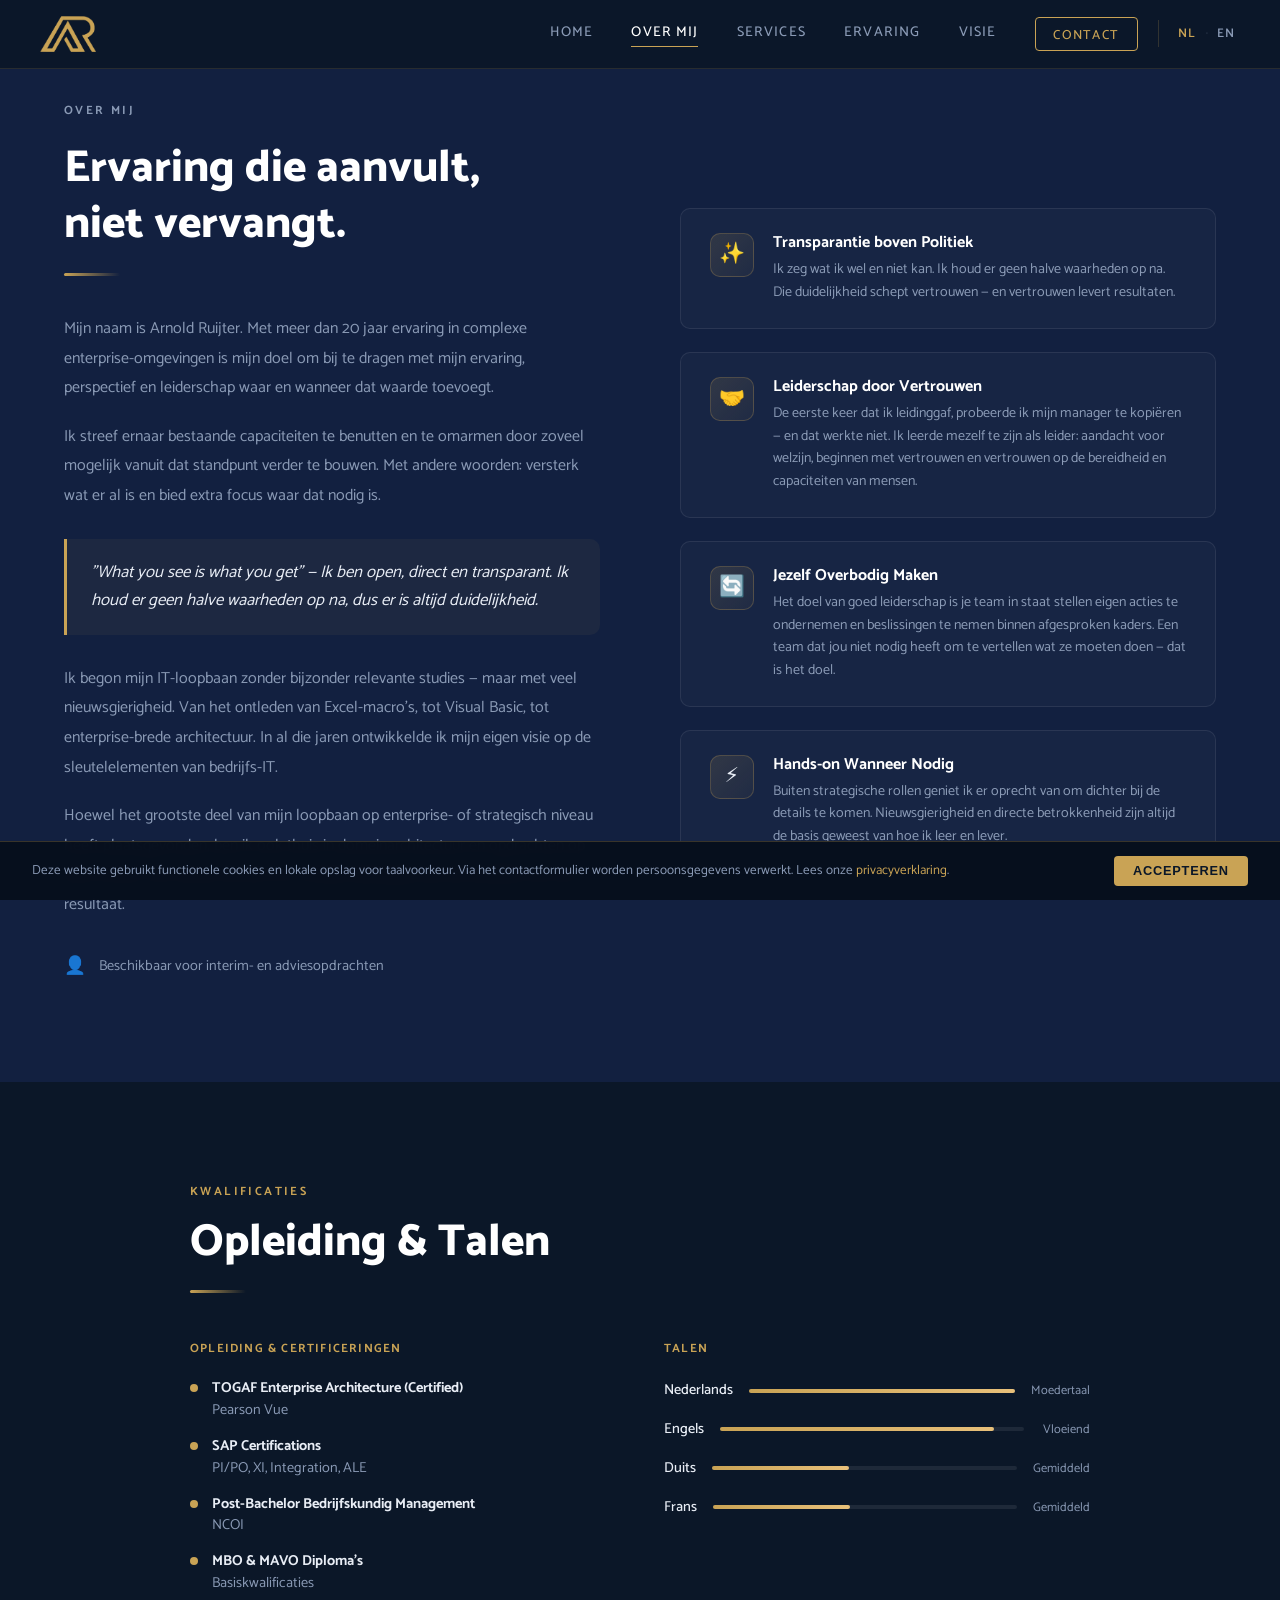
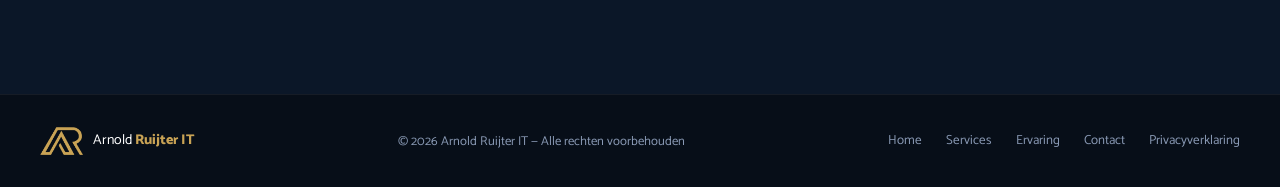
==== commit f0893b6f: "remove architise from the site Drop all links to Architise: nav and footer entries on every page, th" ====
--- a/about.html
+++ b/about.html
@@ -33,7 +33,6 @@
         <a href="services.html" data-i18n="nav.services">Services</a>
         <a href="experience.html" data-i18n="nav.experience">Experience</a>
         <a href="vision.html" data-i18n="nav.vision">Vision</a>
-        <a href="architise.html">Architise</a>
         
   <a href="contact.html" class="nav-cta" data-i18n="nav.contact">Contact</a>
       </div>
@@ -55,7 +54,6 @@
   <a href="services.html" data-i18n="nav.services">Services</a>
   <a href="experience.html" data-i18n="nav.experience">Experience</a>
   <a href="vision.html" data-i18n="nav.vision">Vision</a>
-  <a href="architise.html">Architise</a>
         
   <a href="contact.html" class="nav-cta" data-i18n="nav.contact">Contact</a>
 </div>
@@ -180,7 +178,6 @@
       <a href="index.html">Home</a>
       <a href="services.html" data-i18n="footer.services">Services</a>
       <a href="experience.html" data-i18n="footer.experience">Experience</a>
-      <a href="architise.html">Architise</a>
       <a href="contact.html" data-i18n="footer.contact">Contact</a>
       <a href="privacy.html" data-i18n="footer.privacy">Privacy</a>
     </div>
--- a/style.css
+++ b/style.css
@@ -549,7 +549,7 @@
     .explore-intro { max-width: 1200px; margin: 0 auto 3.5rem; position: relative; }
     .explore-grid {
       display: grid;
-      grid-template-columns: repeat(5, 1fr);
+      grid-template-columns: repeat(3, 1fr);
       gap: 1.4rem;
       max-width: 1200px; margin: 0 auto; position: relative;
     }
@@ -636,12 +636,9 @@
     }
 
     @media (max-width: 1100px) {
-      .explore-grid { grid-template-columns: repeat(3, 1fr); }
-    }
-    @media (max-width: 640px) {
-      .explore-grid { grid-template-columns: 1fr 1fr; }
-    }
-    @media (max-width: 420px) {
+      .explore-grid { grid-template-columns: repeat(2, 1fr); }
+    }
+    @media (max-width: 540px) {
       .explore-grid { grid-template-columns: 1fr; }
     }
 
